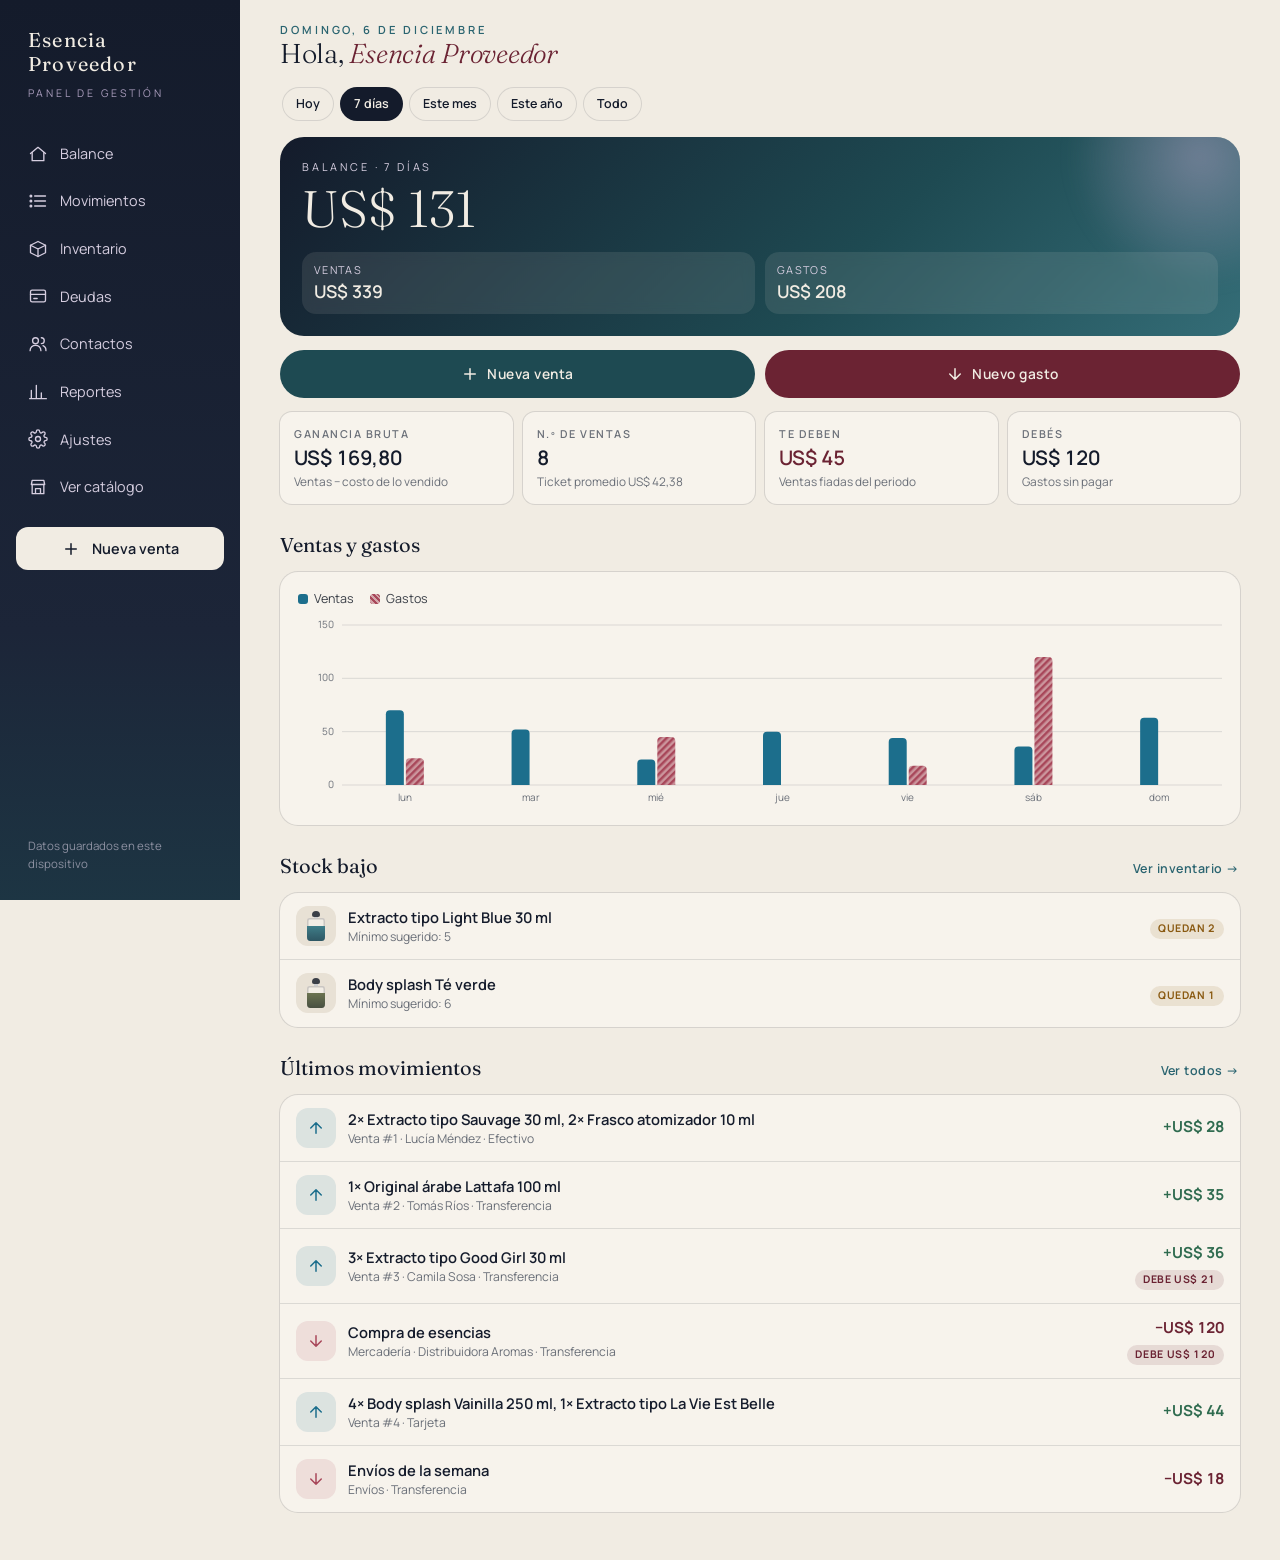
==== gestion/index.html @ c69e17b8 "Add business management PWA (sales, expenses, inventory, debts, reports) and WhatsApp catalog Co-Aut" ====
<!doctype html>
<html lang="es">
<head>
  <meta charset="utf-8">
  <meta name="viewport" content="width=device-width, initial-scale=1, viewport-fit=cover">
  <title>Gestión — Panel del negocio</title>
  <meta name="description" content="Ventas, gastos, inventario, deudas y catálogo de tu perfumería.">
  <meta name="theme-color" content="#141B2B">
  <link rel="manifest" href="manifest.webmanifest">
  <link rel="icon" href="icons/icon.svg" type="image/svg+xml">
  <link rel="apple-touch-icon" href="icons/icon.svg">
  <meta name="apple-mobile-web-app-capable" content="yes">
  <meta name="apple-mobile-web-app-status-bar-style" content="black-translucent">
  <link rel="preconnect" href="https://fonts.googleapis.com">
  <link rel="preconnect" href="https://fonts.gstatic.com" crossorigin>
  <link href="https://fonts.googleapis.com/css2?family=Fraunces:ital,opsz,wght@0,9..144,300..500;1,9..144,300..500&family=Manrope:wght@400;500;600;700&display=swap" rel="stylesheet">
  <link rel="stylesheet" href="css/app.css">
</head>
<body>
  <div class="shell">
    <aside class="sidebar" id="sidebar"></aside>
    <main class="main" id="view" tabindex="-1"></main>
  </div>
  <nav class="tabbar" id="tabbar" aria-label="Navegación"></nav>

  <div class="sheet-backdrop" id="backdrop" hidden></div>
  <div class="sheet" id="sheet" role="dialog" aria-modal="true" hidden></div>
  <div class="toast" id="toast" role="status" aria-live="polite"></div>

  <script src="js/store.js"></script>
  <script src="js/app.js"></script>
</body>
</html>
---- gestion/css/app.css ----
/* =========================================================
   Panel de gestión — estética "Marea Nocturna" en formato app
   ========================================================= */
:root {
  --noche: #141B2B; --noche-2: #1C2538;
  --petroleo: #1E4A52; --petroleo-2: #2A6470; --petroleo-3: #3F7E89;
  --hueso: #F1ECE3; --hueso-2: #E8E1D5; --surface: #F7F3EC;
  --perla: #CBCDD0; --grafito: #3A3F47; --muted: #6A6F78;
  --borgona: #6B2333; --borgona-2: #8A3446;
  --lavanda: #A99CBC; --lavanda-2: #D6CEE0;
  --ok: #2F6B4F; --warn: #8A5A12;

  --bg: var(--hueso); --card: var(--surface); --ink: var(--noche); --ink-soft: var(--grafito);
  --line: rgba(20, 27, 43, .12);
  --serie-ventas: #1C6E8C; --serie-gastos: #A8475A;

  --f-display: "Fraunces", "Times New Roman", serif;
  --f-body: "Manrope", system-ui, -apple-system, sans-serif;
  --r: 18px; --r-sm: 12px;
  --ease: cubic-bezier(.22, .8, .2, 1);
  --shadow: 0 18px 40px -24px rgba(20, 27, 43, .35);
  --nav-h: 72px;
}

*, *::before, *::after { box-sizing: border-box; margin: 0; padding: 0; }
html { -webkit-text-size-adjust: 100%; }
body {
  font-family: var(--f-body); background: var(--bg); color: var(--ink);
  line-height: 1.5; -webkit-font-smoothing: antialiased; min-height: 100dvh;
}
button, input, select, textarea { font: inherit; color: inherit; }
button { cursor: pointer; border: 0; background: none; }
a { color: inherit; }
img { max-width: 100%; display: block; }
[hidden] { display: none !important; }

/* ---------- Estructura ---------- */
.shell { display: grid; grid-template-columns: minmax(0, 1fr); min-height: 100dvh; }
.sidebar { display: none; }
.main { padding: 0 16px calc(var(--nav-h) + 32px); max-width: 1100px; width: 100%; min-width: 0; margin-inline: auto; }

.topbar {
  min-width: 0;
  position: sticky; top: 0; z-index: 20; display: flex; align-items: center; justify-content: space-between;
  gap: 12px; padding: 14px 0 12px; background: color-mix(in srgb, var(--bg) 88%, transparent);
  backdrop-filter: blur(14px); -webkit-backdrop-filter: blur(14px);
}
.topbar h1 { overflow: hidden; text-overflow: ellipsis; white-space: nowrap; font-family: var(--f-display); font-weight: 300; font-size: 1.7rem; letter-spacing: -.01em; line-height: 1.1; }
.topbar h1 em { color: var(--borgona); font-style: italic; }
.topbar .sub { font-size: .7rem; letter-spacing: .26em; text-transform: uppercase; color: var(--petroleo-2); font-weight: 600; }
.icon-btn {
  width: 42px; height: 42px; border-radius: 50%; display: grid; place-items: center; flex: none;
  box-shadow: inset 0 0 0 1px var(--line); transition: background .25s;
}
.icon-btn:hover { background: var(--lavanda-2); }

/* Barra inferior (móvil) */
.tabbar {
  position: fixed; inset: auto 0 0; z-index: 40; height: var(--nav-h);
  display: grid; grid-template-columns: repeat(5, 1fr); align-items: center;
  background: var(--noche); color: var(--lavanda-2);
  padding-bottom: env(safe-area-inset-bottom);
  border-radius: 22px 22px 0 0; box-shadow: 0 -10px 30px -18px rgba(20,27,43,.6);
}
.tabbar a {
  display: grid; justify-items: center; gap: 3px; font-size: .64rem; letter-spacing: .08em;
  text-transform: uppercase; text-decoration: none; opacity: .7; padding: 8px 0;
}
.tabbar a.is-active { opacity: 1; color: var(--hueso); }
.tabbar a.is-active svg { stroke: var(--lavanda); }
.tabbar .fab {
  width: 56px; height: 56px; border-radius: 50%; margin: -30px auto 0; display: grid; place-items: center;
  background: linear-gradient(135deg, var(--petroleo-3), var(--petroleo)); color: var(--hueso);
  box-shadow: 0 10px 24px -8px rgba(30,74,82,.8), 0 0 0 6px var(--bg); opacity: 1;
}

/* Escritorio: barra lateral */
@media (min-width: 900px) {
  .shell { grid-template-columns: 240px minmax(0, 1fr); }
  .tabbar { display: none; }
  .main { padding: 8px 40px 48px; }
  .sidebar {
    display: flex; flex-direction: column; gap: 4px; position: sticky; top: 0; height: 100dvh;
    background: linear-gradient(180deg, var(--noche) 0%, var(--noche-2) 70%, var(--petroleo) 140%);
    color: var(--lavanda-2); padding: 28px 16px;
  }
  .sidebar .brand { font-family: var(--f-display); color: var(--hueso); font-size: 1.25rem; letter-spacing: .06em; padding: 0 12px 6px; line-height: 1.2; }
  .sidebar .brand-sub { font-size: .66rem; letter-spacing: .28em; text-transform: uppercase; padding: 0 12px 26px; color: var(--lavanda); }
  .sidebar a {
    display: flex; align-items: center; gap: 12px; padding: 11px 12px; border-radius: 12px;
    text-decoration: none; font-size: .9rem; transition: background .2s;
  }
  .sidebar a:hover { background: rgba(214,206,224,.08); }
  .sidebar a.is-active { background: rgba(214,206,224,.14); color: var(--hueso); }
  .sidebar .side-cta { margin-top: 14px; justify-content: center; background: var(--hueso); color: var(--noche); font-weight: 600; }
  .sidebar .side-cta:hover { background: var(--lavanda-2); }
  .sidebar .side-foot { margin-top: auto; font-size: .72rem; opacity: .6; padding: 0 12px; }
}

/* ---------- Componentes ---------- */
.card { background: var(--card); border-radius: var(--r); padding: 18px; box-shadow: 0 0 0 1px var(--line); }
.card + .card, .stack > * + * { margin-top: 14px; }
.section-title { display: flex; align-items: baseline; justify-content: space-between; gap: 10px; margin: 26px 0 12px; }
.section-title h2 { font-family: var(--f-display); font-weight: 400; font-size: 1.25rem; }
.section-title a, .link { font-size: .78rem; font-weight: 600; color: var(--petroleo-2); text-decoration: none; letter-spacing: .04em; }

.hero-balance {
  position: relative; overflow: hidden; border-radius: 24px; padding: 22px; color: var(--hueso);
  background: linear-gradient(135deg, var(--noche) 0%, var(--petroleo) 60%, var(--petroleo-3) 120%);
}
.hero-balance::after {
  content: ""; position: absolute; width: 260px; height: 260px; right: -90px; top: -110px; border-radius: 50%;
  background: radial-gradient(circle, rgba(169,156,188,.55), transparent 70%); filter: blur(10px);
}
.hero-balance .label { font-size: .68rem; letter-spacing: .26em; text-transform: uppercase; color: var(--lavanda-2); }
.hero-balance .big { font-family: var(--f-display); font-weight: 300; font-size: clamp(2.2rem, 9vw, 3.2rem); line-height: 1.05; margin: 6px 0 16px; }
.hero-balance .row { display: grid; grid-template-columns: minmax(0, 1fr) minmax(0, 1fr); gap: 10px; position: relative; z-index: 1; }
.hero-balance .pill { background: rgba(241,236,227,.1); border-radius: 14px; padding: 10px 12px; backdrop-filter: blur(6px); }
.hero-balance .pill span { display: block; font-size: .68rem; letter-spacing: .12em; text-transform: uppercase; color: var(--lavanda-2); }
.hero-balance .pill b { font-size: 1.1rem; font-weight: 600; }

.segmented { display: flex; gap: 6px; overflow-x: auto; padding: 2px; margin: 4px 0 14px; scrollbar-width: none; }
.segmented button {
  flex: none; padding: 8px 14px; border-radius: 999px; font-size: .78rem; font-weight: 600;
  box-shadow: inset 0 0 0 1px var(--line); white-space: nowrap;
}
.segmented button.is-active { background: var(--noche); color: var(--hueso); box-shadow: none; }

.quick { display: grid; grid-template-columns: 1fr 1fr; gap: 10px; margin-top: 14px; }
.btn {
  display: inline-flex; align-items: center; justify-content: center; gap: 8px; min-height: 48px;
  padding: 12px 20px; border-radius: 999px; font-weight: 600; font-size: .86rem; letter-spacing: .04em;
  background: var(--petroleo); color: var(--hueso); transition: background .25s, transform .25s var(--ease);
  text-decoration: none;
}
.btn:hover { background: var(--borgona); }
.btn:active { transform: scale(.98); }
.btn--sale { background: var(--petroleo); }
.btn--expense { background: var(--borgona); }
.btn--expense:hover { background: var(--noche); }
.btn--ghost { background: transparent; color: var(--ink); box-shadow: inset 0 0 0 1px var(--ink); }
.btn--ghost:hover { background: var(--noche); color: var(--hueso); }
.btn--soft { background: var(--hueso-2); color: var(--ink); }
.btn--soft:hover { background: var(--lavanda-2); }
.btn--danger { background: transparent; color: var(--borgona); box-shadow: inset 0 0 0 1px var(--borgona); }
.btn--danger:hover { background: var(--borgona); color: var(--hueso); }
.btn--block { width: 100%; }
.btn--sm { min-height: 36px; padding: 6px 14px; font-size: .78rem; }
.btn-row { display: flex; flex-wrap: wrap; gap: 8px; }

.stats { display: grid; grid-template-columns: repeat(2, minmax(0, 1fr)); gap: 10px; }
@media (min-width: 700px) { .stats { grid-template-columns: repeat(4, minmax(0, 1fr)); } }
.stat { background: var(--card); border-radius: var(--r-sm); padding: 14px; box-shadow: 0 0 0 1px var(--line); }
.stat span { display: block; font-size: .68rem; letter-spacing: .14em; text-transform: uppercase; color: var(--muted); font-weight: 600; }
.stat b { font-size: 1.25rem; font-weight: 600; font-variant-numeric: tabular-nums; }
.stat small { display: block; color: var(--muted); font-size: .74rem; }

/* Listas */
.list { background: var(--card); border-radius: var(--r); box-shadow: 0 0 0 1px var(--line); overflow: hidden; }
.item {
  display: flex; align-items: center; gap: 12px; padding: 13px 16px; width: 100%; text-align: left;
  border-bottom: 1px solid var(--line); text-decoration: none; transition: background .2s;
}
.item:last-child { border-bottom: 0; }
button.item:hover, a.item:hover { background: var(--hueso-2); }
.item__icon {
  width: 40px; height: 40px; flex: none; border-radius: 12px; display: grid; place-items: center;
  background: var(--hueso-2); color: var(--petroleo); font-weight: 700; font-size: .9rem; overflow: hidden;
}
.item__icon.is-sale { background: rgba(28,110,140,.12); color: var(--serie-ventas); }
.item__icon.is-expense { background: rgba(168,71,90,.12); color: var(--serie-gastos); }
.item__icon img { width: 100%; height: 100%; object-fit: cover; }
.item__body { flex: 1; min-width: 0; }
.item__title { font-weight: 600; font-size: .92rem; white-space: nowrap; overflow: hidden; text-overflow: ellipsis; }
.item__meta { font-size: .76rem; color: var(--muted); white-space: nowrap; overflow: hidden; text-overflow: ellipsis; }
.item__end { text-align: right; flex: none; font-variant-numeric: tabular-nums; }
.item__end b { display: block; font-size: .95rem; }
.amount-in { color: var(--ok); }
.amount-out { color: var(--borgona); }
.tag {
  display: inline-block; padding: 2px 8px; border-radius: 999px; font-size: .66rem; font-weight: 700;
  letter-spacing: .06em; text-transform: uppercase; background: var(--hueso-2); color: var(--grafito);
}
.tag--debt { background: rgba(107,35,51,.12); color: var(--borgona); }
.tag--ok { background: rgba(47,107,79,.12); color: var(--ok); }
.tag--warn { background: rgba(138,90,18,.12); color: var(--warn); }
.empty { padding: 34px 18px; text-align: center; color: var(--muted); font-size: .9rem; }
.empty b { display: block; font-family: var(--f-display); font-weight: 400; font-size: 1.15rem; color: var(--ink); margin-bottom: 4px; }

.day-head { font-size: .7rem; letter-spacing: .18em; text-transform: uppercase; color: var(--muted); font-weight: 700; margin: 18px 4px 8px; display: flex; justify-content: space-between; }

/* Formularios */
.field { display: grid; gap: 6px; margin-bottom: 14px; }
.field label, .label-sm { font-size: .72rem; letter-spacing: .12em; text-transform: uppercase; color: var(--grafito); font-weight: 600; }
.input, select.input, textarea.input {
  width: 100%; min-height: 48px; padding: 12px 14px; border-radius: 12px; border: 1px solid var(--line);
  background: #FBF8F3; outline: none; transition: border-color .2s, box-shadow .2s; font-size: 1rem;
}
textarea.input { min-height: 84px; resize: vertical; }
.input:focus { border-color: var(--petroleo-2); box-shadow: 0 0 0 3px rgba(42,100,112,.15); }
.input--big { font-family: var(--f-display); font-size: 2rem; font-weight: 300; text-align: center; min-height: 72px; }
.grid-2 { display: grid; grid-template-columns: 1fr 1fr; gap: 10px; }
.search { position: relative; margin-bottom: 12px; }
.search svg { position: absolute; left: 14px; top: 50%; transform: translateY(-50%); color: var(--muted); }
.search .input { padding-left: 42px; }
.choice { display: flex; flex-wrap: wrap; gap: 6px; }
.choice input { position: absolute; opacity: 0; pointer-events: none; }
.choice label {
  padding: 9px 14px; border-radius: 999px; box-shadow: inset 0 0 0 1px var(--line); font-size: .82rem; font-weight: 600;
  cursor: pointer; letter-spacing: 0; text-transform: none; color: var(--ink);
}
.choice input:checked + label { background: var(--petroleo); color: var(--hueso); box-shadow: none; }
.choice input:focus-visible + label { outline: 2px solid var(--petroleo-3); outline-offset: 2px; }
.switch { display: flex; align-items: center; justify-content: space-between; gap: 12px; padding: 6px 0; }
.switch input { width: 46px; height: 26px; appearance: none; border-radius: 999px; background: var(--perla); position: relative; cursor: pointer; transition: background .2s; flex: none; }
.switch input::after { content: ""; position: absolute; top: 3px; left: 3px; width: 20px; height: 20px; border-radius: 50%; background: var(--surface); transition: transform .25s var(--ease); }
.switch input:checked { background: var(--petroleo); }
.switch input:checked::after { transform: translateX(20px); }

/* Selector de productos en venta */
.pick-grid { display: grid; grid-template-columns: repeat(2, minmax(0, 1fr)); gap: 10px; }
@media (min-width: 640px) { .pick-grid { grid-template-columns: repeat(3, minmax(0, 1fr)); } }
@media (min-width: 1000px) { .pick-grid { grid-template-columns: repeat(4, minmax(0, 1fr)); } }
.pick {
  position: relative; text-align: left; background: var(--card); border-radius: 16px; padding: 10px; box-shadow: 0 0 0 1px var(--line);
  display: grid; gap: 6px; transition: box-shadow .2s, transform .2s var(--ease);
}
.pick:hover { transform: translateY(-2px); }
.pick.is-in { box-shadow: 0 0 0 2px var(--petroleo); }
.pick__media { aspect-ratio: 1; border-radius: 12px; overflow: hidden; display: grid; place-items: center; background: var(--hueso-2); }
.pick__media img { width: 100%; height: 100%; object-fit: cover; }
.pick__name { font-size: .82rem; font-weight: 600; line-height: 1.25; overflow-wrap: anywhere; }
.pick__price { font-size: .82rem; color: var(--petroleo-2); font-weight: 700; }
.pick__stock { font-size: .7rem; color: var(--muted); }
.pick__qty {
  position: absolute; top: 8px; right: 8px; min-width: 28px; height: 28px; border-radius: 14px; padding: 0 8px;
  background: var(--borgona); color: var(--hueso); font-size: .8rem; font-weight: 700; display: grid; place-items: center;
}

.cartbar {
  position: fixed; left: 12px; right: 12px; bottom: calc(var(--nav-h) + 12px); z-index: 30;
  background: var(--noche); color: var(--hueso); border-radius: 18px; padding: 12px 12px 12px 18px;
  display: flex; align-items: center; justify-content: space-between; gap: 12px; box-shadow: var(--shadow);
}
@media (min-width: 900px) { .cartbar { left: 280px; right: 40px; bottom: 24px; max-width: 1020px; margin-inline: auto; } }
.cartbar small { display: block; font-size: .7rem; letter-spacing: .14em; text-transform: uppercase; color: var(--lavanda-2); }
.cartbar b { font-size: 1.2rem; }
.cartbar .btn { background: var(--hueso); color: var(--noche); }
.cartbar .btn:hover { background: var(--lavanda-2); }

.qty { display: inline-flex; align-items: center; gap: 4px; background: var(--hueso-2); border-radius: 999px; padding: 3px; }
.qty button { width: 30px; height: 30px; border-radius: 50%; background: var(--surface); font-weight: 700; }
.qty input { width: 44px; text-align: center; border: 0; background: transparent; font-weight: 700; }

/* Frasco ilustrado (sin foto) */
.bottle { --liquid: var(--lavanda); --h: 72px; width: calc(var(--h) * .62); height: var(--h); position: relative; }
.bottle__cap { width: 42%; height: 18%; margin: 0 auto; background: var(--grafito); border-radius: 4px 4px 2px 2px; }
.bottle__neck { width: 26%; height: 6%; margin: 0 auto; background: var(--perla); }
.bottle__body {
  height: 76%; border-radius: 14% 14% 18% 18%; position: relative; overflow: hidden;
  background: rgba(247,243,236,.7); box-shadow: inset 0 0 0 1.5px rgba(20,27,43,.18);
}
.bottle__liquid { position: absolute; inset: 34% 0 0; background: linear-gradient(180deg, var(--liquid), color-mix(in srgb, var(--liquid) 60%, var(--noche))); }
.tone-acuatico { --liquid: #3F7E89; } .tone-amaderado { --liquid: #6F747C; } .tone-oriental { --liquid: #8A3446; }
.tone-floral { --liquid: #A99CBC; } .tone-verde { --liquid: #6B7350; } .tone-nocturno { --liquid: #4A5C86; }

/* Gráfico */
.chart-wrap { position: relative; }
.chart { width: 100%; height: 190px; display: block; overflow: visible; }
.chart .grid line { stroke: var(--line); }
.chart .axis text { fill: var(--muted); font-size: 10px; font-family: var(--f-body); }
.chart .bar-v { fill: var(--serie-ventas); }
.chart .bar-g { fill: url(#hatch); }
.chart .hit { fill: transparent; cursor: pointer; }
.chart .hit:hover + .hl, .chart .col.is-hover .hl { opacity: 1; }
.chart .hl { fill: rgba(20,27,43,.05); opacity: 0; }
.legend { display: flex; gap: 16px; font-size: .78rem; color: var(--ink-soft); margin-bottom: 8px; }
.legend i { display: inline-block; width: 10px; height: 10px; border-radius: 3px; margin-right: 6px; vertical-align: -1px; }
.legend .lv { background: var(--serie-ventas); }
.legend .lg { background: repeating-linear-gradient(45deg, var(--serie-gastos) 0 2px, rgba(168,71,90,.45) 2px 4px); }
.tooltip {
  position: absolute; pointer-events: none; background: var(--noche); color: var(--hueso); padding: 8px 12px; border-radius: 10px;
  font-size: .78rem; line-height: 1.45; white-space: nowrap; transform: translate(-50%, -110%); opacity: 0; transition: opacity .15s;
  font-variant-numeric: tabular-nums; z-index: 5;
}
.tooltip.is-on { opacity: 1; }

.hbar { display: grid; gap: 10px; }
.hbar__row { display: grid; grid-template-columns: minmax(0, 1fr) auto; gap: 4px 10px; font-size: .84rem; }
.hbar__track { grid-column: 1 / -1; height: 8px; border-radius: 4px; background: var(--hueso-2); overflow: hidden; }
.hbar__fill { height: 100%; border-radius: 4px; background: var(--serie-ventas); }
.hbar__row span:first-child { white-space: nowrap; overflow: hidden; text-overflow: ellipsis; }
.hbar__row b { font-variant-numeric: tabular-nums; }

/* Hoja (modal) */
.sheet-backdrop { position: fixed; inset: 0; background: rgba(20,27,43,.45); z-index: 60; opacity: 0; transition: opacity .25s; }
.sheet-backdrop.is-on { opacity: 1; }
.sheet {
  position: fixed; left: 0; right: 0; bottom: 0; z-index: 61; max-height: 92dvh; overflow-y: auto;
  background: var(--bg); border-radius: 26px 26px 0 0; padding: 10px 18px calc(24px + env(safe-area-inset-bottom));
  transform: translateY(100%); transition: transform .35s var(--ease);
}
.sheet.is-on { transform: translateY(0); }
.sheet::before { content: ""; display: block; width: 44px; height: 4px; border-radius: 2px; background: var(--perla); margin: 0 auto 14px; }
.sheet h3 { font-family: var(--f-display); font-weight: 400; font-size: 1.45rem; margin-bottom: 14px; }
@media (min-width: 700px) {
  .sheet { left: 50%; right: auto; bottom: auto; top: 50%; width: min(560px, 92vw); border-radius: 24px; transform: translate(-50%, -46%); opacity: 0; transition: transform .3s var(--ease), opacity .25s; padding: 24px; }
  .sheet.is-on { transform: translate(-50%, -50%); opacity: 1; }
  .sheet::before { display: none; }
}

/* Recibo */
.receipt { background: #FBF8F3; border-radius: 18px; padding: 22px 20px; box-shadow: 0 0 0 1px var(--line); font-variant-numeric: tabular-nums; }
.receipt__brand { text-align: center; font-family: var(--f-display); font-size: 1.35rem; letter-spacing: .08em; }
.receipt__sub { text-align: center; font-size: .72rem; letter-spacing: .2em; text-transform: uppercase; color: var(--muted); margin-bottom: 14px; }
.receipt__row { display: flex; justify-content: space-between; gap: 10px; font-size: .88rem; padding: 4px 0; }
.receipt__row.total { border-top: 1px dashed var(--perla); margin-top: 8px; padding-top: 10px; font-size: 1.1rem; font-weight: 700; }
.receipt hr { border: 0; border-top: 1px dashed var(--perla); margin: 10px 0; }
.receipt__note { text-align: center; font-family: var(--f-display); font-style: italic; color: var(--borgona); margin-top: 14px; }

/* Toast */
.toast {
  position: fixed; left: 50%; bottom: calc(var(--nav-h) + 20px); z-index: 80; transform: translate(-50%, 20px);
  background: var(--noche); color: var(--hueso); padding: 12px 18px; border-radius: 999px; font-size: .86rem;
  opacity: 0; transition: opacity .25s, transform .3s var(--ease); pointer-events: none; max-width: 90vw; text-align: center;
}
.toast.is-on { opacity: 1; transform: translate(-50%, 0); }

/* Bloqueo con PIN */
.lock { position: fixed; inset: 0; z-index: 100; display: grid; place-items: center; padding: 24px; background: linear-gradient(135deg, var(--noche), var(--petroleo)); color: var(--hueso); text-align: center; }
.lock h2 { font-family: var(--f-display); font-weight: 300; font-size: 2rem; margin-bottom: 6px; }
.lock .input { text-align: center; letter-spacing: .5em; font-size: 1.4rem; max-width: 220px; margin: 18px auto 10px; background: rgba(241,236,227,.1); color: var(--hueso); border-color: rgba(241,236,227,.3); }

.muted { color: var(--muted); }
.mt { margin-top: 14px; } .mt-l { margin-top: 26px; }
.row-between { display: flex; align-items: center; justify-content: space-between; gap: 10px; }
.hide-desk { } @media (min-width: 900px) { .hide-desk { display: none !important; } }

@media print {
  body * { visibility: hidden; }
  .receipt, .receipt * { visibility: visible; }
  .receipt { position: absolute; inset: 0 auto auto 0; width: 80mm; box-shadow: none; }
}
@media (prefers-reduced-motion: reduce) { * { transition: none !important; animation: none !important; } }
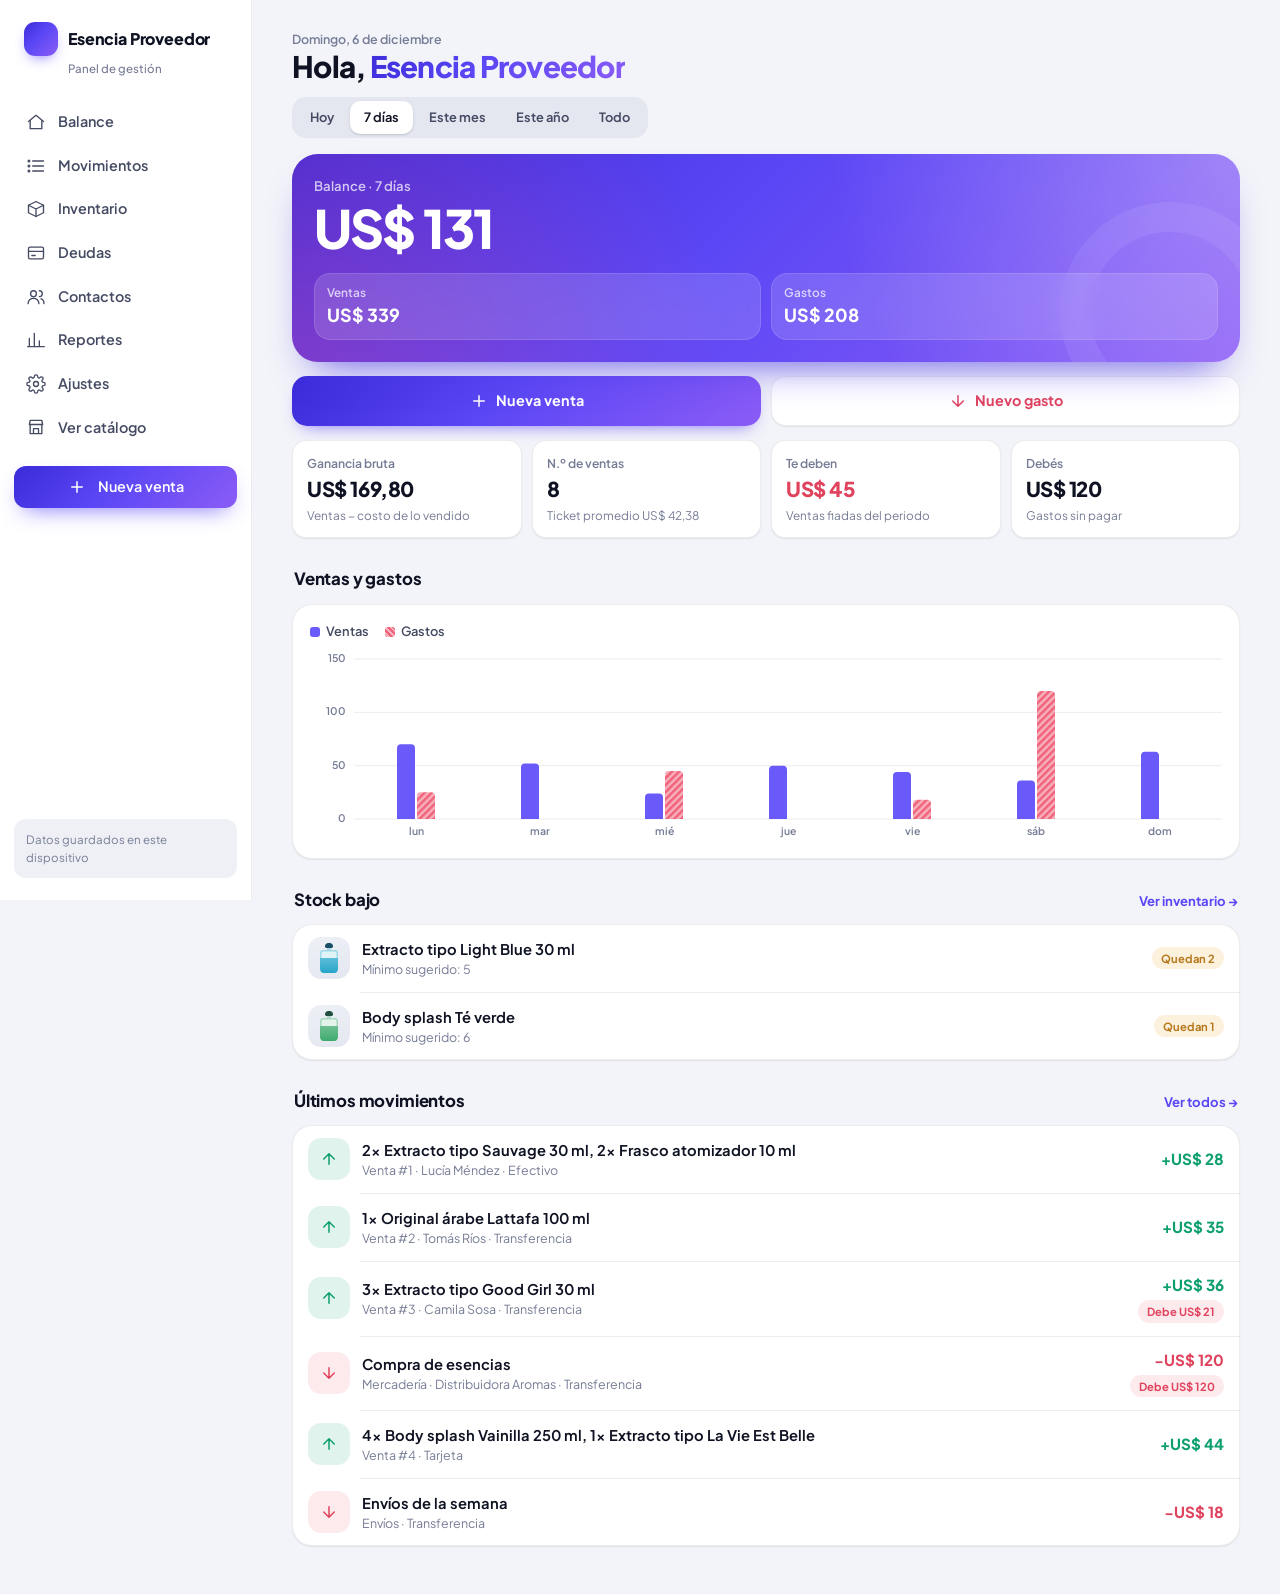
==== commit 25630f50: "Restyle management panel with new Indigo theme and dark mode Co-Authored-By: Claude Opus 5.5 <norepl" ====
--- a/gestion/index.html
+++ b/gestion/index.html
@@ -5,7 +5,7 @@
   <meta name="viewport" content="width=device-width, initial-scale=1, viewport-fit=cover">
   <title>Gestión — Panel del negocio</title>
   <meta name="description" content="Ventas, gastos, inventario, deudas y catálogo de tu perfumería.">
-  <meta name="theme-color" content="#141B2B">
+  <meta name="theme-color" content="#F3F4F9">
   <link rel="manifest" href="manifest.webmanifest">
   <link rel="icon" href="icons/icon.svg" type="image/svg+xml">
   <link rel="apple-touch-icon" href="icons/icon.svg">
@@ -13,7 +13,7 @@
   <meta name="apple-mobile-web-app-status-bar-style" content="black-translucent">
   <link rel="preconnect" href="https://fonts.googleapis.com">
   <link rel="preconnect" href="https://fonts.gstatic.com" crossorigin>
-  <link href="https://fonts.googleapis.com/css2?family=Fraunces:ital,opsz,wght@0,9..144,300..500;1,9..144,300..500&family=Manrope:wght@400;500;600;700&display=swap" rel="stylesheet">
+  <link href="https://fonts.googleapis.com/css2?family=Plus+Jakarta+Sans:wght@400;500;600;700;800&display=swap" rel="stylesheet">
   <link rel="stylesheet" href="css/app.css">
 </head>
 <body>
--- a/gestion/css/app.css
+++ b/gestion/css/app.css
@@ -1,220 +1,297 @@
 /* =========================================================
-   Panel de gestión — estética "Marea Nocturna" en formato app
+   Panel de gestión — tema "Índigo"
+   App moderna: superficies limpias, violeta índigo, modo oscuro.
    ========================================================= */
 :root {
-  --noche: #141B2B; --noche-2: #1C2538;
-  --petroleo: #1E4A52; --petroleo-2: #2A6470; --petroleo-3: #3F7E89;
-  --hueso: #F1ECE3; --hueso-2: #E8E1D5; --surface: #F7F3EC;
-  --perla: #CBCDD0; --grafito: #3A3F47; --muted: #6A6F78;
-  --borgona: #6B2333; --borgona-2: #8A3446;
-  --lavanda: #A99CBC; --lavanda-2: #D6CEE0;
-  --ok: #2F6B4F; --warn: #8A5A12;
-
-  --bg: var(--hueso); --card: var(--surface); --ink: var(--noche); --ink-soft: var(--grafito);
-  --line: rgba(20, 27, 43, .12);
-  --serie-ventas: #1C6E8C; --serie-gastos: #A8475A;
-
-  --f-display: "Fraunces", "Times New Roman", serif;
-  --f-body: "Manrope", system-ui, -apple-system, sans-serif;
-  --r: 18px; --r-sm: 12px;
+  --bg: #F3F4F9;
+  --surface: #FFFFFF;
+  --surface-2: #EEF0F6;
+  --surface-3: #E4E7F0;
+  --ink: #0F1222;
+  --ink-soft: #454B63;
+  --muted: #767C95;
+  --line: rgba(15, 18, 34, .08);
+  --line-strong: rgba(15, 18, 34, .14);
+
+  --primary: #5B47F5;
+  --primary-2: #7C6CFF;
+  --primary-soft: rgba(91, 71, 245, .10);
+  --on-primary: #FFFFFF;
+  --success: #0E9F6E;
+  --success-soft: rgba(14, 159, 110, .12);
+  --danger: #E0435E;
+  --danger-soft: rgba(224, 67, 94, .11);
+  --warning: #B7791F;
+  --warning-soft: rgba(229, 154, 11, .14);
+
+  --hero: linear-gradient(135deg, #3B2BD9 0%, #5B47F5 45%, #8B5CF6 100%);
+  --hero-debt: linear-gradient(135deg, #1F2340 0%, #3A2A5C 55%, #B23A5A 120%);
+  --on-dark-muted: rgba(255, 255, 255, .72);
+
+  --serie-ventas: #6A5AF9;
+  --serie-gastos: #F0617A;
+
+  --nav-bg: rgba(255, 255, 255, .86);
+  --input-bg: #F7F8FC;
+  --shadow-sm: 0 1px 2px rgba(15, 18, 34, .05), 0 1px 1px rgba(15, 18, 34, .03);
+  --shadow: 0 10px 30px -12px rgba(30, 27, 75, .18), 0 2px 6px -2px rgba(15, 18, 34, .06);
+  --shadow-lg: 0 24px 60px -20px rgba(30, 27, 75, .35);
+
+  --f-display: "Plus Jakarta Sans", system-ui, -apple-system, "Segoe UI", sans-serif;
+  --f-body: "Plus Jakarta Sans", system-ui, -apple-system, "Segoe UI", sans-serif;
+  --r: 20px; --r-sm: 14px;
   --ease: cubic-bezier(.22, .8, .2, 1);
-  --shadow: 0 18px 40px -24px rgba(20, 27, 43, .35);
-  --nav-h: 72px;
+  --nav-h: 74px;
+  color-scheme: light;
+}
+@media (prefers-color-scheme: dark) {
+  :root:not([data-theme="light"]) {
+    --bg: #0B0D17; --surface: #141726; --surface-2: #1C2033; --surface-3: #262B42;
+    --ink: #F2F3F8; --ink-soft: #C2C6D8; --muted: #8A90A8;
+    --line: rgba(255, 255, 255, .07); --line-strong: rgba(255, 255, 255, .14);
+    --primary: #7C6CFF; --primary-2: #9A8CFF; --primary-soft: rgba(124, 108, 255, .16);
+    --success: #34D399; --success-soft: rgba(52, 211, 153, .14);
+    --danger: #FB7185; --danger-soft: rgba(251, 113, 133, .14);
+    --warning: #FBBF24; --warning-soft: rgba(251, 191, 36, .14);
+    --hero: linear-gradient(135deg, #2A1FA8 0%, #4B3BE0 50%, #7C4DEB 100%);
+    --serie-ventas: #7C6CFF; --serie-gastos: #E85D75;
+    --nav-bg: rgba(20, 23, 38, .86); --input-bg: #10131F;
+    --shadow-sm: 0 0 0 1px rgba(255,255,255,.04); --shadow: 0 10px 30px -12px rgba(0,0,0,.6); --shadow-lg: 0 24px 60px -20px rgba(0,0,0,.7);
+    color-scheme: dark;
+  }
+}
+:root[data-theme="dark"] {
+  --bg: #0B0D17; --surface: #141726; --surface-2: #1C2033; --surface-3: #262B42;
+  --ink: #F2F3F8; --ink-soft: #C2C6D8; --muted: #8A90A8;
+  --line: rgba(255, 255, 255, .07); --line-strong: rgba(255, 255, 255, .14);
+  --primary: #7C6CFF; --primary-2: #9A8CFF; --primary-soft: rgba(124, 108, 255, .16);
+  --success: #34D399; --success-soft: rgba(52, 211, 153, .14);
+  --danger: #FB7185; --danger-soft: rgba(251, 113, 133, .14);
+  --warning: #FBBF24; --warning-soft: rgba(251, 191, 36, .14);
+  --hero: linear-gradient(135deg, #2A1FA8 0%, #4B3BE0 50%, #7C4DEB 100%);
+  --serie-ventas: #7C6CFF; --serie-gastos: #E85D75;
+  --nav-bg: rgba(20, 23, 38, .86); --input-bg: #10131F;
+  --shadow-sm: 0 0 0 1px rgba(255,255,255,.04); --shadow: 0 10px 30px -12px rgba(0,0,0,.6); --shadow-lg: 0 24px 60px -20px rgba(0,0,0,.7);
+  color-scheme: dark;
 }
 
 *, *::before, *::after { box-sizing: border-box; margin: 0; padding: 0; }
-html { -webkit-text-size-adjust: 100%; }
+html { -webkit-text-size-adjust: 100%; -webkit-tap-highlight-color: transparent; }
 body {
   font-family: var(--f-body); background: var(--bg); color: var(--ink);
   line-height: 1.5; -webkit-font-smoothing: antialiased; min-height: 100dvh;
+  font-feature-settings: "tnum" 0;
 }
 button, input, select, textarea { font: inherit; color: inherit; }
 button { cursor: pointer; border: 0; background: none; }
 a { color: inherit; }
 img { max-width: 100%; display: block; }
 [hidden] { display: none !important; }
+:focus-visible { outline: 2px solid var(--primary); outline-offset: 2px; }
 
 /* ---------- Estructura ---------- */
 .shell { display: grid; grid-template-columns: minmax(0, 1fr); min-height: 100dvh; }
 .sidebar { display: none; }
-.main { padding: 0 16px calc(var(--nav-h) + 32px); max-width: 1100px; width: 100%; min-width: 0; margin-inline: auto; }
+.main { padding: 0 16px calc(var(--nav-h) + 36px); max-width: 1120px; width: 100%; min-width: 0; margin-inline: auto; }
 
 .topbar {
-  min-width: 0;
-  position: sticky; top: 0; z-index: 20; display: flex; align-items: center; justify-content: space-between;
-  gap: 12px; padding: 14px 0 12px; background: color-mix(in srgb, var(--bg) 88%, transparent);
-  backdrop-filter: blur(14px); -webkit-backdrop-filter: blur(14px);
-}
-.topbar h1 { overflow: hidden; text-overflow: ellipsis; white-space: nowrap; font-family: var(--f-display); font-weight: 300; font-size: 1.7rem; letter-spacing: -.01em; line-height: 1.1; }
-.topbar h1 em { color: var(--borgona); font-style: italic; }
-.topbar .sub { font-size: .7rem; letter-spacing: .26em; text-transform: uppercase; color: var(--petroleo-2); font-weight: 600; }
+  min-width: 0; position: sticky; top: 0; z-index: 20; display: flex; align-items: center; justify-content: space-between;
+  gap: 12px; padding: 16px 0 12px; margin-inline: -16px; padding-inline: 16px;
+  background: color-mix(in srgb, var(--bg) 85%, transparent);
+  backdrop-filter: saturate(1.6) blur(16px); -webkit-backdrop-filter: saturate(1.6) blur(16px);
+}
+.topbar h1 { overflow: hidden; text-overflow: ellipsis; white-space: nowrap; font-weight: 800; font-size: 1.55rem; letter-spacing: -.025em; line-height: 1.15; }
+.topbar h1 em { font-style: normal; background: var(--hero); -webkit-background-clip: text; background-clip: text; color: transparent; }
+.topbar .sub { font-size: .78rem; color: var(--muted); font-weight: 600; }
+.topbar .sub::first-letter { text-transform: uppercase; }
 .icon-btn {
-  width: 42px; height: 42px; border-radius: 50%; display: grid; place-items: center; flex: none;
-  box-shadow: inset 0 0 0 1px var(--line); transition: background .25s;
-}
-.icon-btn:hover { background: var(--lavanda-2); }
+  width: 42px; height: 42px; border-radius: 13px; display: grid; place-items: center; flex: none;
+  background: var(--surface); box-shadow: var(--shadow-sm), inset 0 0 0 1px var(--line); color: var(--ink-soft);
+  transition: background .2s, color .2s;
+}
+.icon-btn:hover { color: var(--primary); background: var(--primary-soft); }
 
 /* Barra inferior (móvil) */
 .tabbar {
-  position: fixed; inset: auto 0 0; z-index: 40; height: var(--nav-h);
+  position: fixed; left: 12px; right: 12px; bottom: calc(10px + env(safe-area-inset-bottom)); z-index: 40; height: 66px;
   display: grid; grid-template-columns: repeat(5, 1fr); align-items: center;
-  background: var(--noche); color: var(--lavanda-2);
-  padding-bottom: env(safe-area-inset-bottom);
-  border-radius: 22px 22px 0 0; box-shadow: 0 -10px 30px -18px rgba(20,27,43,.6);
+  background: var(--nav-bg); color: var(--muted);
+  backdrop-filter: saturate(1.8) blur(20px); -webkit-backdrop-filter: saturate(1.8) blur(20px);
+  border-radius: 22px; box-shadow: var(--shadow-lg), inset 0 0 0 1px var(--line);
 }
 .tabbar a {
-  display: grid; justify-items: center; gap: 3px; font-size: .64rem; letter-spacing: .08em;
-  text-transform: uppercase; text-decoration: none; opacity: .7; padding: 8px 0;
-}
-.tabbar a.is-active { opacity: 1; color: var(--hueso); }
-.tabbar a.is-active svg { stroke: var(--lavanda); }
+  display: grid; justify-items: center; gap: 3px; font-size: .66rem; font-weight: 600;
+  text-decoration: none; padding: 8px 0; transition: color .2s;
+}
+.tabbar a.is-active { color: var(--primary); }
 .tabbar .fab {
-  width: 56px; height: 56px; border-radius: 50%; margin: -30px auto 0; display: grid; place-items: center;
-  background: linear-gradient(135deg, var(--petroleo-3), var(--petroleo)); color: var(--hueso);
-  box-shadow: 0 10px 24px -8px rgba(30,74,82,.8), 0 0 0 6px var(--bg); opacity: 1;
-}
+  width: 54px; height: 54px; border-radius: 18px; margin: 0 auto; display: grid; place-items: center;
+  background: var(--hero); color: #fff; box-shadow: 0 10px 22px -8px rgba(91, 71, 245, .8);
+  transition: transform .25s var(--ease);
+}
+.tabbar .fab:active { transform: scale(.94); }
 
 /* Escritorio: barra lateral */
 @media (min-width: 900px) {
-  .shell { grid-template-columns: 240px minmax(0, 1fr); }
+  .shell { grid-template-columns: 252px minmax(0, 1fr); }
   .tabbar { display: none; }
   .main { padding: 8px 40px 48px; }
+  .topbar { margin-inline: -40px; padding-inline: 40px; padding-top: 22px; }
+  .topbar h1 { font-size: 1.85rem; }
   .sidebar {
-    display: flex; flex-direction: column; gap: 4px; position: sticky; top: 0; height: 100dvh;
-    background: linear-gradient(180deg, var(--noche) 0%, var(--noche-2) 70%, var(--petroleo) 140%);
-    color: var(--lavanda-2); padding: 28px 16px;
+    display: flex; flex-direction: column; gap: 2px; position: sticky; top: 0; height: 100dvh;
+    background: var(--surface); border-right: 1px solid var(--line); padding: 22px 14px;
   }
-  .sidebar .brand { font-family: var(--f-display); color: var(--hueso); font-size: 1.25rem; letter-spacing: .06em; padding: 0 12px 6px; line-height: 1.2; }
-  .sidebar .brand-sub { font-size: .66rem; letter-spacing: .28em; text-transform: uppercase; padding: 0 12px 26px; color: var(--lavanda); }
+  .sidebar .brand { display: flex; align-items: center; gap: 10px; font-weight: 800; font-size: 1rem; letter-spacing: -.01em; padding: 0 10px; line-height: 1.2; }
+  .sidebar .brand::before { content: ""; width: 34px; height: 34px; border-radius: 11px; background: var(--hero); flex: none; box-shadow: 0 6px 14px -6px rgba(91,71,245,.8); }
+  .sidebar .brand-sub { font-size: .72rem; color: var(--muted); padding: 2px 10px 22px 54px; font-weight: 500; }
   .sidebar a {
-    display: flex; align-items: center; gap: 12px; padding: 11px 12px; border-radius: 12px;
-    text-decoration: none; font-size: .9rem; transition: background .2s;
+    display: flex; align-items: center; gap: 12px; padding: 10px 12px; border-radius: 12px;
+    text-decoration: none; font-size: .9rem; font-weight: 600; color: var(--ink-soft); transition: background .2s, color .2s;
   }
-  .sidebar a:hover { background: rgba(214,206,224,.08); }
-  .sidebar a.is-active { background: rgba(214,206,224,.14); color: var(--hueso); }
-  .sidebar .side-cta { margin-top: 14px; justify-content: center; background: var(--hueso); color: var(--noche); font-weight: 600; }
-  .sidebar .side-cta:hover { background: var(--lavanda-2); }
-  .sidebar .side-foot { margin-top: auto; font-size: .72rem; opacity: .6; padding: 0 12px; }
+  .sidebar a:hover { background: var(--surface-2); color: var(--ink); }
+  .sidebar a.is-active { background: var(--primary-soft); color: var(--primary); }
+  .sidebar .side-cta { margin-top: 16px; justify-content: center; background: var(--hero); color: #fff; box-shadow: 0 10px 22px -10px rgba(91,71,245,.8); }
+  .sidebar .side-cta:hover { background: var(--hero); color: #fff; filter: brightness(1.08); }
+  .sidebar .side-foot { margin-top: auto; font-size: .72rem; color: var(--muted); padding: 12px; border-radius: 12px; background: var(--surface-2); }
 }
 
 /* ---------- Componentes ---------- */
-.card { background: var(--card); border-radius: var(--r); padding: 18px; box-shadow: 0 0 0 1px var(--line); }
+.card { background: var(--surface); border-radius: var(--r); padding: 18px; box-shadow: var(--shadow-sm), inset 0 0 0 1px var(--line); }
 .card + .card, .stack > * + * { margin-top: 14px; }
-.section-title { display: flex; align-items: baseline; justify-content: space-between; gap: 10px; margin: 26px 0 12px; }
-.section-title h2 { font-family: var(--f-display); font-weight: 400; font-size: 1.25rem; }
-.section-title a, .link { font-size: .78rem; font-weight: 600; color: var(--petroleo-2); text-decoration: none; letter-spacing: .04em; }
+.section-title { display: flex; align-items: baseline; justify-content: space-between; gap: 10px; margin: 28px 2px 12px; }
+.section-title h2 { font-weight: 750; font-size: 1.05rem; letter-spacing: -.01em; }
+.section-title a, .link { font-size: .82rem; font-weight: 700; color: var(--primary); text-decoration: none; }
 
 .hero-balance {
-  position: relative; overflow: hidden; border-radius: 24px; padding: 22px; color: var(--hueso);
-  background: linear-gradient(135deg, var(--noche) 0%, var(--petroleo) 60%, var(--petroleo-3) 120%);
+  position: relative; overflow: hidden; border-radius: 26px; padding: 22px; color: #fff;
+  background: var(--hero); box-shadow: 0 22px 40px -22px rgba(76, 56, 230, .9);
+}
+.hero-balance--debt { background: var(--hero-debt); box-shadow: 0 22px 40px -22px rgba(60, 30, 80, .9); }
+.hero-balance::before {
+  content: ""; position: absolute; inset: 0; pointer-events: none;
+  background:
+    radial-gradient(circle at 100% 0%, rgba(255,255,255,.28), transparent 42%),
+    radial-gradient(circle at 0% 120%, rgba(236,72,153,.35), transparent 45%);
 }
 .hero-balance::after {
-  content: ""; position: absolute; width: 260px; height: 260px; right: -90px; top: -110px; border-radius: 50%;
-  background: radial-gradient(circle, rgba(169,156,188,.55), transparent 70%); filter: blur(10px);
-}
-.hero-balance .label { font-size: .68rem; letter-spacing: .26em; text-transform: uppercase; color: var(--lavanda-2); }
-.hero-balance .big { font-family: var(--f-display); font-weight: 300; font-size: clamp(2.2rem, 9vw, 3.2rem); line-height: 1.05; margin: 6px 0 16px; }
-.hero-balance .row { display: grid; grid-template-columns: minmax(0, 1fr) minmax(0, 1fr); gap: 10px; position: relative; z-index: 1; }
-.hero-balance .pill { background: rgba(241,236,227,.1); border-radius: 14px; padding: 10px 12px; backdrop-filter: blur(6px); }
-.hero-balance .pill span { display: block; font-size: .68rem; letter-spacing: .12em; text-transform: uppercase; color: var(--lavanda-2); }
-.hero-balance .pill b { font-size: 1.1rem; font-weight: 600; }
-
-.segmented { display: flex; gap: 6px; overflow-x: auto; padding: 2px; margin: 4px 0 14px; scrollbar-width: none; }
+  content: ""; position: absolute; right: -40px; bottom: -60px; width: 220px; height: 220px; border-radius: 50%;
+  border: 30px solid rgba(255,255,255,.07); pointer-events: none;
+}
+.hero-balance > * { position: relative; z-index: 1; }
+.hero-balance .label { font-size: .82rem; font-weight: 600; color: var(--on-dark-muted); }
+.hero-balance .big { font-weight: 800; font-size: clamp(2.3rem, 10vw, 3.3rem); letter-spacing: -.035em; line-height: 1.05; margin: 4px 0 18px; font-variant-numeric: tabular-nums; }
+.hero-balance .row { display: grid; grid-template-columns: minmax(0, 1fr) minmax(0, 1fr); gap: 10px; }
+.hero-balance .pill { background: rgba(255,255,255,.14); border-radius: 16px; padding: 11px 13px; backdrop-filter: blur(8px); -webkit-backdrop-filter: blur(8px); box-shadow: inset 0 0 0 1px rgba(255,255,255,.12); }
+.hero-balance .pill span { display: block; font-size: .74rem; font-weight: 600; color: var(--on-dark-muted); }
+.hero-balance .pill b { font-size: 1.12rem; font-weight: 750; font-variant-numeric: tabular-nums; }
+
+/* Control segmentado */
+.segmented {
+  display: flex; gap: 2px; overflow-x: auto; padding: 4px; margin: 2px 0 16px; scrollbar-width: none;
+  background: var(--surface-3); border-radius: 14px; width: max-content; max-width: 100%;
+}
+.segmented::-webkit-scrollbar { display: none; }
 .segmented button {
-  flex: none; padding: 8px 14px; border-radius: 999px; font-size: .78rem; font-weight: 600;
-  box-shadow: inset 0 0 0 1px var(--line); white-space: nowrap;
-}
-.segmented button.is-active { background: var(--noche); color: var(--hueso); box-shadow: none; }
+  flex: none; padding: 7px 14px; border-radius: 10px; font-size: .8rem; font-weight: 650; color: var(--ink-soft);
+  white-space: nowrap; transition: background .2s, color .2s, box-shadow .2s;
+}
+.segmented button:hover { color: var(--ink); }
+.segmented button.is-active { background: var(--surface); color: var(--ink); box-shadow: 0 1px 3px rgba(15,18,34,.12), 0 1px 1px rgba(15,18,34,.06); }
 
 .quick { display: grid; grid-template-columns: 1fr 1fr; gap: 10px; margin-top: 14px; }
 .btn {
-  display: inline-flex; align-items: center; justify-content: center; gap: 8px; min-height: 48px;
-  padding: 12px 20px; border-radius: 999px; font-weight: 600; font-size: .86rem; letter-spacing: .04em;
-  background: var(--petroleo); color: var(--hueso); transition: background .25s, transform .25s var(--ease);
-  text-decoration: none;
-}
-.btn:hover { background: var(--borgona); }
+  display: inline-flex; align-items: center; justify-content: center; gap: 8px; min-height: 50px;
+  padding: 12px 20px; border-radius: 15px; font-weight: 700; font-size: .9rem;
+  background: var(--primary); color: var(--on-primary); text-decoration: none;
+  transition: filter .2s, transform .2s var(--ease), background .2s, box-shadow .2s;
+  box-shadow: 0 8px 18px -10px rgba(91, 71, 245, .9);
+}
+.btn:hover { filter: brightness(1.08); }
 .btn:active { transform: scale(.98); }
-.btn--sale { background: var(--petroleo); }
-.btn--expense { background: var(--borgona); }
-.btn--expense:hover { background: var(--noche); }
-.btn--ghost { background: transparent; color: var(--ink); box-shadow: inset 0 0 0 1px var(--ink); }
-.btn--ghost:hover { background: var(--noche); color: var(--hueso); }
-.btn--soft { background: var(--hueso-2); color: var(--ink); }
-.btn--soft:hover { background: var(--lavanda-2); }
-.btn--danger { background: transparent; color: var(--borgona); box-shadow: inset 0 0 0 1px var(--borgona); }
-.btn--danger:hover { background: var(--borgona); color: var(--hueso); }
+.btn--sale { background: var(--hero); }
+.btn--expense { background: var(--surface); color: var(--danger); box-shadow: var(--shadow-sm), inset 0 0 0 1px var(--line); }
+.btn--expense:hover { background: var(--danger-soft); filter: none; }
+.btn--ghost { background: transparent; color: var(--primary); box-shadow: inset 0 0 0 1.5px var(--primary); }
+.btn--ghost:hover { background: var(--primary-soft); filter: none; }
+.btn--soft { background: var(--primary-soft); color: var(--primary); box-shadow: none; }
+.btn--soft:hover { background: color-mix(in srgb, var(--primary) 18%, transparent); filter: none; }
+.btn--danger { background: var(--danger-soft); color: var(--danger); box-shadow: none; }
+.btn--danger:hover { background: var(--danger); color: #fff; filter: none; }
 .btn--block { width: 100%; }
-.btn--sm { min-height: 36px; padding: 6px 14px; font-size: .78rem; }
+.btn--sm { min-height: 38px; padding: 7px 14px; font-size: .8rem; border-radius: 12px; }
 .btn-row { display: flex; flex-wrap: wrap; gap: 8px; }
 
 .stats { display: grid; grid-template-columns: repeat(2, minmax(0, 1fr)); gap: 10px; }
 @media (min-width: 700px) { .stats { grid-template-columns: repeat(4, minmax(0, 1fr)); } }
-.stat { background: var(--card); border-radius: var(--r-sm); padding: 14px; box-shadow: 0 0 0 1px var(--line); }
-.stat span { display: block; font-size: .68rem; letter-spacing: .14em; text-transform: uppercase; color: var(--muted); font-weight: 600; }
-.stat b { font-size: 1.25rem; font-weight: 600; font-variant-numeric: tabular-nums; }
-.stat small { display: block; color: var(--muted); font-size: .74rem; }
+.stat { background: var(--surface); border-radius: var(--r-sm); padding: 14px 15px; box-shadow: var(--shadow-sm), inset 0 0 0 1px var(--line); display: block; }
+.stat span { display: block; font-size: .76rem; color: var(--muted); font-weight: 600; margin-bottom: 2px; }
+.stat b { font-size: 1.28rem; font-weight: 800; letter-spacing: -.02em; font-variant-numeric: tabular-nums; }
+.stat small { display: block; color: var(--muted); font-size: .74rem; margin-top: 2px; }
+a.stat:hover { box-shadow: var(--shadow), inset 0 0 0 1px var(--line-strong); }
 
 /* Listas */
-.list { background: var(--card); border-radius: var(--r); box-shadow: 0 0 0 1px var(--line); overflow: hidden; }
+.list { background: var(--surface); border-radius: var(--r); box-shadow: var(--shadow-sm), inset 0 0 0 1px var(--line); overflow: hidden; }
 .item {
   display: flex; align-items: center; gap: 12px; padding: 13px 16px; width: 100%; text-align: left;
-  border-bottom: 1px solid var(--line); text-decoration: none; transition: background .2s;
-}
-.item:last-child { border-bottom: 0; }
-button.item:hover, a.item:hover { background: var(--hueso-2); }
+  text-decoration: none; transition: background .15s; position: relative;
+}
+.item + .item::before { content: ""; position: absolute; top: 0; left: 68px; right: 0; height: 1px; background: var(--line); }
+button.item:hover, a.item:hover { background: var(--surface-2); }
 .item__icon {
-  width: 40px; height: 40px; flex: none; border-radius: 12px; display: grid; place-items: center;
-  background: var(--hueso-2); color: var(--petroleo); font-weight: 700; font-size: .9rem; overflow: hidden;
-}
-.item__icon.is-sale { background: rgba(28,110,140,.12); color: var(--serie-ventas); }
-.item__icon.is-expense { background: rgba(168,71,90,.12); color: var(--serie-gastos); }
+  width: 42px; height: 42px; flex: none; border-radius: 13px; display: grid; place-items: center;
+  background: var(--surface-2); color: var(--primary); font-weight: 800; font-size: .85rem; overflow: hidden;
+}
+.item__icon.is-sale { background: var(--success-soft); color: var(--success); }
+.item__icon.is-expense { background: var(--danger-soft); color: var(--danger); }
 .item__icon img { width: 100%; height: 100%; object-fit: cover; }
 .item__body { flex: 1; min-width: 0; }
-.item__title { font-weight: 600; font-size: .92rem; white-space: nowrap; overflow: hidden; text-overflow: ellipsis; }
-.item__meta { font-size: .76rem; color: var(--muted); white-space: nowrap; overflow: hidden; text-overflow: ellipsis; }
-.item__end { text-align: right; flex: none; font-variant-numeric: tabular-nums; }
-.item__end b { display: block; font-size: .95rem; }
-.amount-in { color: var(--ok); }
-.amount-out { color: var(--borgona); }
+.item__title { font-weight: 650; font-size: .92rem; white-space: nowrap; overflow: hidden; text-overflow: ellipsis; }
+.item__meta { font-size: .78rem; color: var(--muted); white-space: nowrap; overflow: hidden; text-overflow: ellipsis; }
+.item__end { text-align: right; flex: none; font-variant-numeric: tabular-nums; display: grid; justify-items: end; gap: 3px; }
+.item__end b { display: block; font-size: .95rem; font-weight: 750; }
+.amount-in { color: var(--success); }
+.amount-out { color: var(--danger); }
 .tag {
-  display: inline-block; padding: 2px 8px; border-radius: 999px; font-size: .66rem; font-weight: 700;
-  letter-spacing: .06em; text-transform: uppercase; background: var(--hueso-2); color: var(--grafito);
-}
-.tag--debt { background: rgba(107,35,51,.12); color: var(--borgona); }
-.tag--ok { background: rgba(47,107,79,.12); color: var(--ok); }
-.tag--warn { background: rgba(138,90,18,.12); color: var(--warn); }
-.empty { padding: 34px 18px; text-align: center; color: var(--muted); font-size: .9rem; }
-.empty b { display: block; font-family: var(--f-display); font-weight: 400; font-size: 1.15rem; color: var(--ink); margin-bottom: 4px; }
-
-.day-head { font-size: .7rem; letter-spacing: .18em; text-transform: uppercase; color: var(--muted); font-weight: 700; margin: 18px 4px 8px; display: flex; justify-content: space-between; }
+  display: inline-block; padding: 3px 9px; border-radius: 999px; font-size: .7rem; font-weight: 700;
+  background: var(--surface-2); color: var(--ink-soft); white-space: nowrap;
+}
+.tag--debt { background: var(--danger-soft); color: var(--danger); }
+.tag--ok { background: var(--success-soft); color: var(--success); }
+.tag--warn { background: var(--warning-soft); color: var(--warning); }
+.empty { padding: 36px 18px; text-align: center; color: var(--muted); font-size: .9rem; }
+.empty b { display: block; font-weight: 750; font-size: 1.05rem; color: var(--ink); margin-bottom: 4px; }
+
+.day-head { font-size: .8rem; color: var(--muted); font-weight: 700; margin: 20px 4px 8px; display: flex; justify-content: space-between; gap: 10px; }
 
 /* Formularios */
-.field { display: grid; gap: 6px; margin-bottom: 14px; }
-.field label, .label-sm { font-size: .72rem; letter-spacing: .12em; text-transform: uppercase; color: var(--grafito); font-weight: 600; }
+.field { display: grid; gap: 7px; margin-bottom: 16px; }
+.field label, .label-sm { font-size: .8rem; color: var(--ink-soft); font-weight: 650; }
+.field small { font-size: .76rem; }
 .input, select.input, textarea.input {
-  width: 100%; min-height: 48px; padding: 12px 14px; border-radius: 12px; border: 1px solid var(--line);
-  background: #FBF8F3; outline: none; transition: border-color .2s, box-shadow .2s; font-size: 1rem;
-}
-textarea.input { min-height: 84px; resize: vertical; }
-.input:focus { border-color: var(--petroleo-2); box-shadow: 0 0 0 3px rgba(42,100,112,.15); }
-.input--big { font-family: var(--f-display); font-size: 2rem; font-weight: 300; text-align: center; min-height: 72px; }
-.grid-2 { display: grid; grid-template-columns: 1fr 1fr; gap: 10px; }
-.search { position: relative; margin-bottom: 12px; }
+  width: 100%; min-height: 50px; padding: 12px 14px; border-radius: 14px; border: 1.5px solid var(--line);
+  background: var(--input-bg); outline: none; transition: border-color .2s, box-shadow .2s, background .2s; font-size: 1rem;
+}
+textarea.input { min-height: 88px; resize: vertical; }
+.input:focus { border-color: var(--primary); background: var(--surface); box-shadow: 0 0 0 4px var(--primary-soft); }
+.input--big { font-size: 2.2rem; font-weight: 800; letter-spacing: -.03em; text-align: center; min-height: 78px; }
+.grid-2 { display: grid; grid-template-columns: minmax(0, 1fr) minmax(0, 1fr); gap: 10px; }
+.search { position: relative; margin-bottom: 12px; display: block; }
 .search svg { position: absolute; left: 14px; top: 50%; transform: translateY(-50%); color: var(--muted); }
-.search .input { padding-left: 42px; }
+.search .input { padding-left: 42px; background: var(--surface); box-shadow: var(--shadow-sm); }
 .choice { display: flex; flex-wrap: wrap; gap: 6px; }
 .choice input { position: absolute; opacity: 0; pointer-events: none; }
 .choice label {
-  padding: 9px 14px; border-radius: 999px; box-shadow: inset 0 0 0 1px var(--line); font-size: .82rem; font-weight: 600;
-  cursor: pointer; letter-spacing: 0; text-transform: none; color: var(--ink);
-}
-.choice input:checked + label { background: var(--petroleo); color: var(--hueso); box-shadow: none; }
-.choice input:focus-visible + label { outline: 2px solid var(--petroleo-3); outline-offset: 2px; }
-.switch { display: flex; align-items: center; justify-content: space-between; gap: 12px; padding: 6px 0; }
-.switch input { width: 46px; height: 26px; appearance: none; border-radius: 999px; background: var(--perla); position: relative; cursor: pointer; transition: background .2s; flex: none; }
-.switch input::after { content: ""; position: absolute; top: 3px; left: 3px; width: 20px; height: 20px; border-radius: 50%; background: var(--surface); transition: transform .25s var(--ease); }
-.switch input:checked { background: var(--petroleo); }
+  padding: 9px 14px; border-radius: 12px; background: var(--surface-2); font-size: .84rem; font-weight: 650;
+  cursor: pointer; color: var(--ink-soft); transition: background .2s, color .2s, box-shadow .2s;
+}
+.choice label:hover { color: var(--ink); }
+.choice input:checked + label { background: var(--primary-soft); color: var(--primary); box-shadow: inset 0 0 0 1.5px var(--primary); }
+.choice input:focus-visible + label { outline: 2px solid var(--primary); outline-offset: 2px; }
+.switch { display: flex; align-items: center; justify-content: space-between; gap: 12px; padding: 8px 0; }
+.switch input { width: 50px; height: 30px; appearance: none; border-radius: 999px; background: var(--surface-3); position: relative; cursor: pointer; transition: background .2s; flex: none; }
+.switch input::after { content: ""; position: absolute; top: 3px; left: 3px; width: 24px; height: 24px; border-radius: 50%; background: #fff; box-shadow: 0 2px 4px rgba(0,0,0,.2); transition: transform .25s var(--ease); }
+.switch input:checked { background: var(--primary); }
 .switch input:checked::after { transform: translateX(20px); }
 
 /* Selector de productos en venta */
@@ -222,123 +299,140 @@
 @media (min-width: 640px) { .pick-grid { grid-template-columns: repeat(3, minmax(0, 1fr)); } }
 @media (min-width: 1000px) { .pick-grid { grid-template-columns: repeat(4, minmax(0, 1fr)); } }
 .pick {
-  position: relative; text-align: left; background: var(--card); border-radius: 16px; padding: 10px; box-shadow: 0 0 0 1px var(--line);
-  display: grid; gap: 6px; transition: box-shadow .2s, transform .2s var(--ease);
-}
-.pick:hover { transform: translateY(-2px); }
-.pick.is-in { box-shadow: 0 0 0 2px var(--petroleo); }
-.pick__media { aspect-ratio: 1; border-radius: 12px; overflow: hidden; display: grid; place-items: center; background: var(--hueso-2); }
+  position: relative; text-align: left; background: var(--surface); border-radius: 18px; padding: 8px 8px 12px;
+  box-shadow: var(--shadow-sm), inset 0 0 0 1px var(--line); display: grid; gap: 6px;
+  transition: box-shadow .2s, transform .2s var(--ease);
+}
+.pick:hover { transform: translateY(-2px); box-shadow: var(--shadow), inset 0 0 0 1px var(--line); }
+.pick.is-in { box-shadow: var(--shadow), inset 0 0 0 2px var(--primary); }
+.pick > :not(.pick__media):not(.pick__qty) { padding-inline: 4px; }
+.pick__media { aspect-ratio: 1; border-radius: 13px; overflow: hidden; display: grid; place-items: center; background: var(--surface-2); }
 .pick__media img { width: 100%; height: 100%; object-fit: cover; }
-.pick__name { font-size: .82rem; font-weight: 600; line-height: 1.25; overflow-wrap: anywhere; }
-.pick__price { font-size: .82rem; color: var(--petroleo-2); font-weight: 700; }
-.pick__stock { font-size: .7rem; color: var(--muted); }
+.pick__name { font-size: .84rem; font-weight: 650; line-height: 1.3; overflow-wrap: anywhere; }
+.pick__price { font-size: .9rem; color: var(--ink); font-weight: 800; }
+.pick__stock { font-size: .72rem; color: var(--muted); font-weight: 600; }
 .pick__qty {
-  position: absolute; top: 8px; right: 8px; min-width: 28px; height: 28px; border-radius: 14px; padding: 0 8px;
-  background: var(--borgona); color: var(--hueso); font-size: .8rem; font-weight: 700; display: grid; place-items: center;
+  position: absolute; top: 14px; right: 14px; min-width: 30px; height: 30px; border-radius: 15px; padding: 0 9px;
+  background: var(--primary); color: #fff; font-size: .82rem; font-weight: 800; display: grid; place-items: center;
+  box-shadow: 0 4px 10px -2px rgba(91,71,245,.7);
 }
 
 .cartbar {
-  position: fixed; left: 12px; right: 12px; bottom: calc(var(--nav-h) + 12px); z-index: 30;
-  background: var(--noche); color: var(--hueso); border-radius: 18px; padding: 12px 12px 12px 18px;
-  display: flex; align-items: center; justify-content: space-between; gap: 12px; box-shadow: var(--shadow);
-}
-@media (min-width: 900px) { .cartbar { left: 280px; right: 40px; bottom: 24px; max-width: 1020px; margin-inline: auto; } }
-.cartbar small { display: block; font-size: .7rem; letter-spacing: .14em; text-transform: uppercase; color: var(--lavanda-2); }
-.cartbar b { font-size: 1.2rem; }
-.cartbar .btn { background: var(--hueso); color: var(--noche); }
-.cartbar .btn:hover { background: var(--lavanda-2); }
-
-.qty { display: inline-flex; align-items: center; gap: 4px; background: var(--hueso-2); border-radius: 999px; padding: 3px; }
-.qty button { width: 30px; height: 30px; border-radius: 50%; background: var(--surface); font-weight: 700; }
-.qty input { width: 44px; text-align: center; border: 0; background: transparent; font-weight: 700; }
-
-/* Frasco ilustrado (sin foto) */
-.bottle { --liquid: var(--lavanda); --h: 72px; width: calc(var(--h) * .62); height: var(--h); position: relative; }
-.bottle__cap { width: 42%; height: 18%; margin: 0 auto; background: var(--grafito); border-radius: 4px 4px 2px 2px; }
-.bottle__neck { width: 26%; height: 6%; margin: 0 auto; background: var(--perla); }
+  position: fixed; left: 12px; right: 12px; bottom: calc(var(--nav-h) + 16px + env(safe-area-inset-bottom)); z-index: 30;
+  background: var(--hero); color: #fff; border-radius: 20px; padding: 12px 12px 12px 18px;
+  display: flex; align-items: center; justify-content: space-between; gap: 12px; box-shadow: var(--shadow-lg);
+}
+@media (min-width: 900px) { .cartbar { left: 292px; right: 40px; bottom: 24px; max-width: 1040px; margin-inline: auto; } }
+.cartbar small { display: block; font-size: .76rem; font-weight: 600; color: var(--on-dark-muted); }
+.cartbar b { font-size: 1.25rem; font-weight: 800; letter-spacing: -.02em; }
+.cartbar .btn { background: #fff; color: #3B2BD9; box-shadow: none; }
+.cartbar .btn--clear { background: transparent; color: var(--on-dark-muted); }
+
+.qty { display: inline-flex; align-items: center; gap: 2px; background: var(--surface-2); border-radius: 12px; padding: 3px; }
+.qty button { width: 32px; height: 32px; border-radius: 9px; background: var(--surface); font-weight: 800; color: var(--primary); box-shadow: var(--shadow-sm); }
+.qty input { width: 40px; text-align: center; border: 0; background: transparent; font-weight: 800; }
+
+/* Ilustración de frasco (sin foto) */
+.bottle { --liquid: var(--primary-2); --h: 72px; width: calc(var(--h) * .62); height: var(--h); position: relative; }
+.bottle__cap { width: 42%; height: 18%; margin: 0 auto; background: color-mix(in srgb, var(--liquid) 40%, var(--ink)); border-radius: 5px 5px 2px 2px; }
+.bottle__neck { width: 26%; height: 6%; margin: 0 auto; background: color-mix(in srgb, var(--liquid) 30%, var(--surface-3)); }
 .bottle__body {
-  height: 76%; border-radius: 14% 14% 18% 18%; position: relative; overflow: hidden;
-  background: rgba(247,243,236,.7); box-shadow: inset 0 0 0 1.5px rgba(20,27,43,.18);
-}
-.bottle__liquid { position: absolute; inset: 34% 0 0; background: linear-gradient(180deg, var(--liquid), color-mix(in srgb, var(--liquid) 60%, var(--noche))); }
-.tone-acuatico { --liquid: #3F7E89; } .tone-amaderado { --liquid: #6F747C; } .tone-oriental { --liquid: #8A3446; }
-.tone-floral { --liquid: #A99CBC; } .tone-verde { --liquid: #6B7350; } .tone-nocturno { --liquid: #4A5C86; }
+  height: 76%; border-radius: 16% 16% 20% 20%; position: relative; overflow: hidden;
+  background: color-mix(in srgb, var(--liquid) 14%, var(--surface)); box-shadow: inset 0 0 0 1.5px color-mix(in srgb, var(--liquid) 35%, transparent);
+}
+.bottle__liquid { position: absolute; inset: 36% 0 0; background: linear-gradient(180deg, color-mix(in srgb, var(--liquid) 75%, #fff), var(--liquid)); }
+.tone-acuatico { --liquid: #22A6C9; } .tone-amaderado { --liquid: #A0785A; } .tone-oriental { --liquid: #D9466F; }
+.tone-floral { --liquid: #A77BF3; } .tone-verde { --liquid: #3DAA6D; } .tone-nocturno { --liquid: #4F5BD5; }
+.pick__media:has(.bottle), .item__icon:has(.bottle) { background: linear-gradient(160deg, var(--surface-2), var(--surface-3)); }
 
 /* Gráfico */
 .chart-wrap { position: relative; }
 .chart { width: 100%; height: 190px; display: block; overflow: visible; }
 .chart .grid line { stroke: var(--line); }
-.chart .axis text { fill: var(--muted); font-size: 10px; font-family: var(--f-body); }
+.chart .axis text { fill: var(--muted); font-size: 10.5px; font-family: var(--f-body); font-weight: 600; }
 .chart .bar-v { fill: var(--serie-ventas); }
 .chart .bar-g { fill: url(#hatch); }
+.chart .hatch-a { fill: var(--serie-gastos); }
+.chart .hatch-b { fill: var(--serie-gastos); opacity: .5; }
 .chart .hit { fill: transparent; cursor: pointer; }
-.chart .hit:hover + .hl, .chart .col.is-hover .hl { opacity: 1; }
-.chart .hl { fill: rgba(20,27,43,.05); opacity: 0; }
-.legend { display: flex; gap: 16px; font-size: .78rem; color: var(--ink-soft); margin-bottom: 8px; }
+.chart .col.is-hover .hl { opacity: 1; }
+.chart .hl { fill: var(--surface-2); opacity: 0; }
+.legend { display: flex; gap: 16px; font-size: .8rem; font-weight: 600; color: var(--ink-soft); margin-bottom: 10px; }
 .legend i { display: inline-block; width: 10px; height: 10px; border-radius: 3px; margin-right: 6px; vertical-align: -1px; }
 .legend .lv { background: var(--serie-ventas); }
-.legend .lg { background: repeating-linear-gradient(45deg, var(--serie-gastos) 0 2px, rgba(168,71,90,.45) 2px 4px); }
+.legend .lg { background: repeating-linear-gradient(45deg, var(--serie-gastos) 0 2px, color-mix(in srgb, var(--serie-gastos) 50%, transparent) 2px 4px); }
 .tooltip {
-  position: absolute; pointer-events: none; background: var(--noche); color: var(--hueso); padding: 8px 12px; border-radius: 10px;
-  font-size: .78rem; line-height: 1.45; white-space: nowrap; transform: translate(-50%, -110%); opacity: 0; transition: opacity .15s;
-  font-variant-numeric: tabular-nums; z-index: 5;
+  position: absolute; pointer-events: none; background: #0F1222; color: #fff; padding: 9px 12px; border-radius: 12px;
+  font-size: .78rem; line-height: 1.5; white-space: nowrap; transform: translate(-50%, -110%); opacity: 0; transition: opacity .15s;
+  font-variant-numeric: tabular-nums; z-index: 5; box-shadow: var(--shadow-lg);
 }
 .tooltip.is-on { opacity: 1; }
 
-.hbar { display: grid; gap: 10px; }
-.hbar__row { display: grid; grid-template-columns: minmax(0, 1fr) auto; gap: 4px 10px; font-size: .84rem; }
-.hbar__track { grid-column: 1 / -1; height: 8px; border-radius: 4px; background: var(--hueso-2); overflow: hidden; }
+.hbar { display: grid; gap: 12px; }
+.hbar__row { display: grid; grid-template-columns: minmax(0, 1fr) auto; gap: 5px 10px; font-size: .86rem; }
+.hbar__track { grid-column: 1 / -1; height: 8px; border-radius: 4px; background: var(--surface-2); overflow: hidden; }
 .hbar__fill { height: 100%; border-radius: 4px; background: var(--serie-ventas); }
-.hbar__row span:first-child { white-space: nowrap; overflow: hidden; text-overflow: ellipsis; }
-.hbar__row b { font-variant-numeric: tabular-nums; }
+.hbar__row span:first-child { white-space: nowrap; overflow: hidden; text-overflow: ellipsis; font-weight: 600; }
+.hbar__row b { font-variant-numeric: tabular-nums; font-weight: 750; }
 
 /* Hoja (modal) */
-.sheet-backdrop { position: fixed; inset: 0; background: rgba(20,27,43,.45); z-index: 60; opacity: 0; transition: opacity .25s; }
+.sheet-backdrop { position: fixed; inset: 0; background: rgba(8, 10, 20, .5); backdrop-filter: blur(3px); -webkit-backdrop-filter: blur(3px); z-index: 60; opacity: 0; transition: opacity .25s; }
 .sheet-backdrop.is-on { opacity: 1; }
 .sheet {
   position: fixed; left: 0; right: 0; bottom: 0; z-index: 61; max-height: 92dvh; overflow-y: auto;
-  background: var(--bg); border-radius: 26px 26px 0 0; padding: 10px 18px calc(24px + env(safe-area-inset-bottom));
-  transform: translateY(100%); transition: transform .35s var(--ease);
+  background: var(--surface); border-radius: 28px 28px 0 0; padding: 10px 18px calc(24px + env(safe-area-inset-bottom));
+  transform: translateY(100%); transition: transform .35s var(--ease); box-shadow: var(--shadow-lg);
 }
 .sheet.is-on { transform: translateY(0); }
-.sheet::before { content: ""; display: block; width: 44px; height: 4px; border-radius: 2px; background: var(--perla); margin: 0 auto 14px; }
-.sheet h3 { font-family: var(--f-display); font-weight: 400; font-size: 1.45rem; margin-bottom: 14px; }
+.sheet::before { content: ""; display: block; width: 40px; height: 5px; border-radius: 3px; background: var(--surface-3); margin: 0 auto 16px; }
+.sheet h3 { font-weight: 800; font-size: 1.35rem; letter-spacing: -.02em; margin-bottom: 16px; }
+.sheet .list { box-shadow: inset 0 0 0 1px var(--line); }
 @media (min-width: 700px) {
-  .sheet { left: 50%; right: auto; bottom: auto; top: 50%; width: min(560px, 92vw); border-radius: 24px; transform: translate(-50%, -46%); opacity: 0; transition: transform .3s var(--ease), opacity .25s; padding: 24px; }
+  .sheet { left: 50%; right: auto; bottom: auto; top: 50%; width: min(560px, 92vw); border-radius: 26px; transform: translate(-50%, -46%); opacity: 0; transition: transform .3s var(--ease), opacity .25s; padding: 26px; }
   .sheet.is-on { transform: translate(-50%, -50%); opacity: 1; }
   .sheet::before { display: none; }
 }
 
 /* Recibo */
-.receipt { background: #FBF8F3; border-radius: 18px; padding: 22px 20px; box-shadow: 0 0 0 1px var(--line); font-variant-numeric: tabular-nums; }
-.receipt__brand { text-align: center; font-family: var(--f-display); font-size: 1.35rem; letter-spacing: .08em; }
-.receipt__sub { text-align: center; font-size: .72rem; letter-spacing: .2em; text-transform: uppercase; color: var(--muted); margin-bottom: 14px; }
-.receipt__row { display: flex; justify-content: space-between; gap: 10px; font-size: .88rem; padding: 4px 0; }
-.receipt__row.total { border-top: 1px dashed var(--perla); margin-top: 8px; padding-top: 10px; font-size: 1.1rem; font-weight: 700; }
-.receipt hr { border: 0; border-top: 1px dashed var(--perla); margin: 10px 0; }
-.receipt__note { text-align: center; font-family: var(--f-display); font-style: italic; color: var(--borgona); margin-top: 14px; }
+.receipt { position: relative; background: var(--surface); border-radius: 22px; padding: 24px 20px; box-shadow: var(--shadow), inset 0 0 0 1px var(--line); font-variant-numeric: tabular-nums; overflow: hidden; }
+.receipt::before { content: ""; position: absolute; left: 0; right: 0; top: 0; height: 5px; background: var(--hero); }
+.receipt__brand { text-align: center; font-weight: 800; font-size: 1.2rem; letter-spacing: -.01em; }
+.receipt__sub { text-align: center; font-size: .78rem; color: var(--muted); font-weight: 600; margin-bottom: 16px; }
+.receipt__row { display: flex; justify-content: space-between; gap: 10px; font-size: .9rem; padding: 4px 0; }
+.receipt__row > span:first-child { color: var(--ink-soft); }
+.receipt__row.total { border-top: 1.5px dashed var(--line-strong); margin-top: 8px; padding-top: 12px; font-size: 1.15rem; font-weight: 800; }
+.receipt__row.total > span:first-child, .receipt__row.due > span:first-child { color: inherit; }
+.receipt__row.due { color: var(--danger); font-weight: 750; }
+.receipt hr { border: 0; border-top: 1.5px dashed var(--line-strong); margin: 10px 0; }
+.receipt__note { text-align: center; color: var(--primary); font-weight: 650; margin-top: 16px; }
 
 /* Toast */
 .toast {
-  position: fixed; left: 50%; bottom: calc(var(--nav-h) + 20px); z-index: 80; transform: translate(-50%, 20px);
-  background: var(--noche); color: var(--hueso); padding: 12px 18px; border-radius: 999px; font-size: .86rem;
-  opacity: 0; transition: opacity .25s, transform .3s var(--ease); pointer-events: none; max-width: 90vw; text-align: center;
+  position: fixed; left: 50%; bottom: calc(var(--nav-h) + 28px); z-index: 80; transform: translate(-50%, 20px);
+  background: #0F1222; color: #fff; padding: 12px 18px; border-radius: 14px; font-size: .88rem; font-weight: 600;
+  opacity: 0; transition: opacity .25s, transform .3s var(--ease); pointer-events: none; max-width: 90vw; text-align: center; box-shadow: var(--shadow-lg);
 }
 .toast.is-on { opacity: 1; transform: translate(-50%, 0); }
+@media (min-width: 900px) { .toast { bottom: 28px; } }
 
 /* Bloqueo con PIN */
-.lock { position: fixed; inset: 0; z-index: 100; display: grid; place-items: center; padding: 24px; background: linear-gradient(135deg, var(--noche), var(--petroleo)); color: var(--hueso); text-align: center; }
-.lock h2 { font-family: var(--f-display); font-weight: 300; font-size: 2rem; margin-bottom: 6px; }
-.lock .input { text-align: center; letter-spacing: .5em; font-size: 1.4rem; max-width: 220px; margin: 18px auto 10px; background: rgba(241,236,227,.1); color: var(--hueso); border-color: rgba(241,236,227,.3); }
+.lock { position: fixed; inset: 0; z-index: 100; display: grid; place-items: center; padding: 24px; background: var(--hero); color: #fff; text-align: center; }
+.lock h2 { font-weight: 800; font-size: 1.8rem; letter-spacing: -.02em; margin: 12px 0 4px; }
+.lock p { color: var(--on-dark-muted); }
+.lock .input { text-align: center; letter-spacing: .5em; font-size: 1.4rem; max-width: 220px; margin: 20px auto 10px; background: rgba(255,255,255,.14); color: #fff; border-color: rgba(255,255,255,.3); }
+.lock .btn { background: #fff; color: #3B2BD9; }
 
 .muted { color: var(--muted); }
-.mt { margin-top: 14px; } .mt-l { margin-top: 26px; }
+.mt { margin-top: 14px; } .mt-l { margin-top: 28px; }
 .row-between { display: flex; align-items: center; justify-content: space-between; gap: 10px; }
-.hide-desk { } @media (min-width: 900px) { .hide-desk { display: none !important; } }
+.total-big { font-size: 1.6rem; font-weight: 800; letter-spacing: -.03em; }
+.photo-prev { width: 140px; height: 140px; border-radius: 22px; background: linear-gradient(160deg, var(--surface-2), var(--surface-3)); display: grid; place-items: center; overflow: hidden; }
+.photo-prev img { width: 100%; height: 100%; object-fit: cover; }
+@media (min-width: 900px) { .hide-desk { display: none !important; } }
 
 @media print {
   body * { visibility: hidden; }
   .receipt, .receipt * { visibility: visible; }
-  .receipt { position: absolute; inset: 0 auto auto 0; width: 80mm; box-shadow: none; }
+  .receipt { position: absolute; inset: 0 auto auto 0; width: 80mm; box-shadow: none; color: #000; background: #fff; }
 }
 @media (prefers-reduced-motion: reduce) { * { transition: none !important; animation: none !important; } }
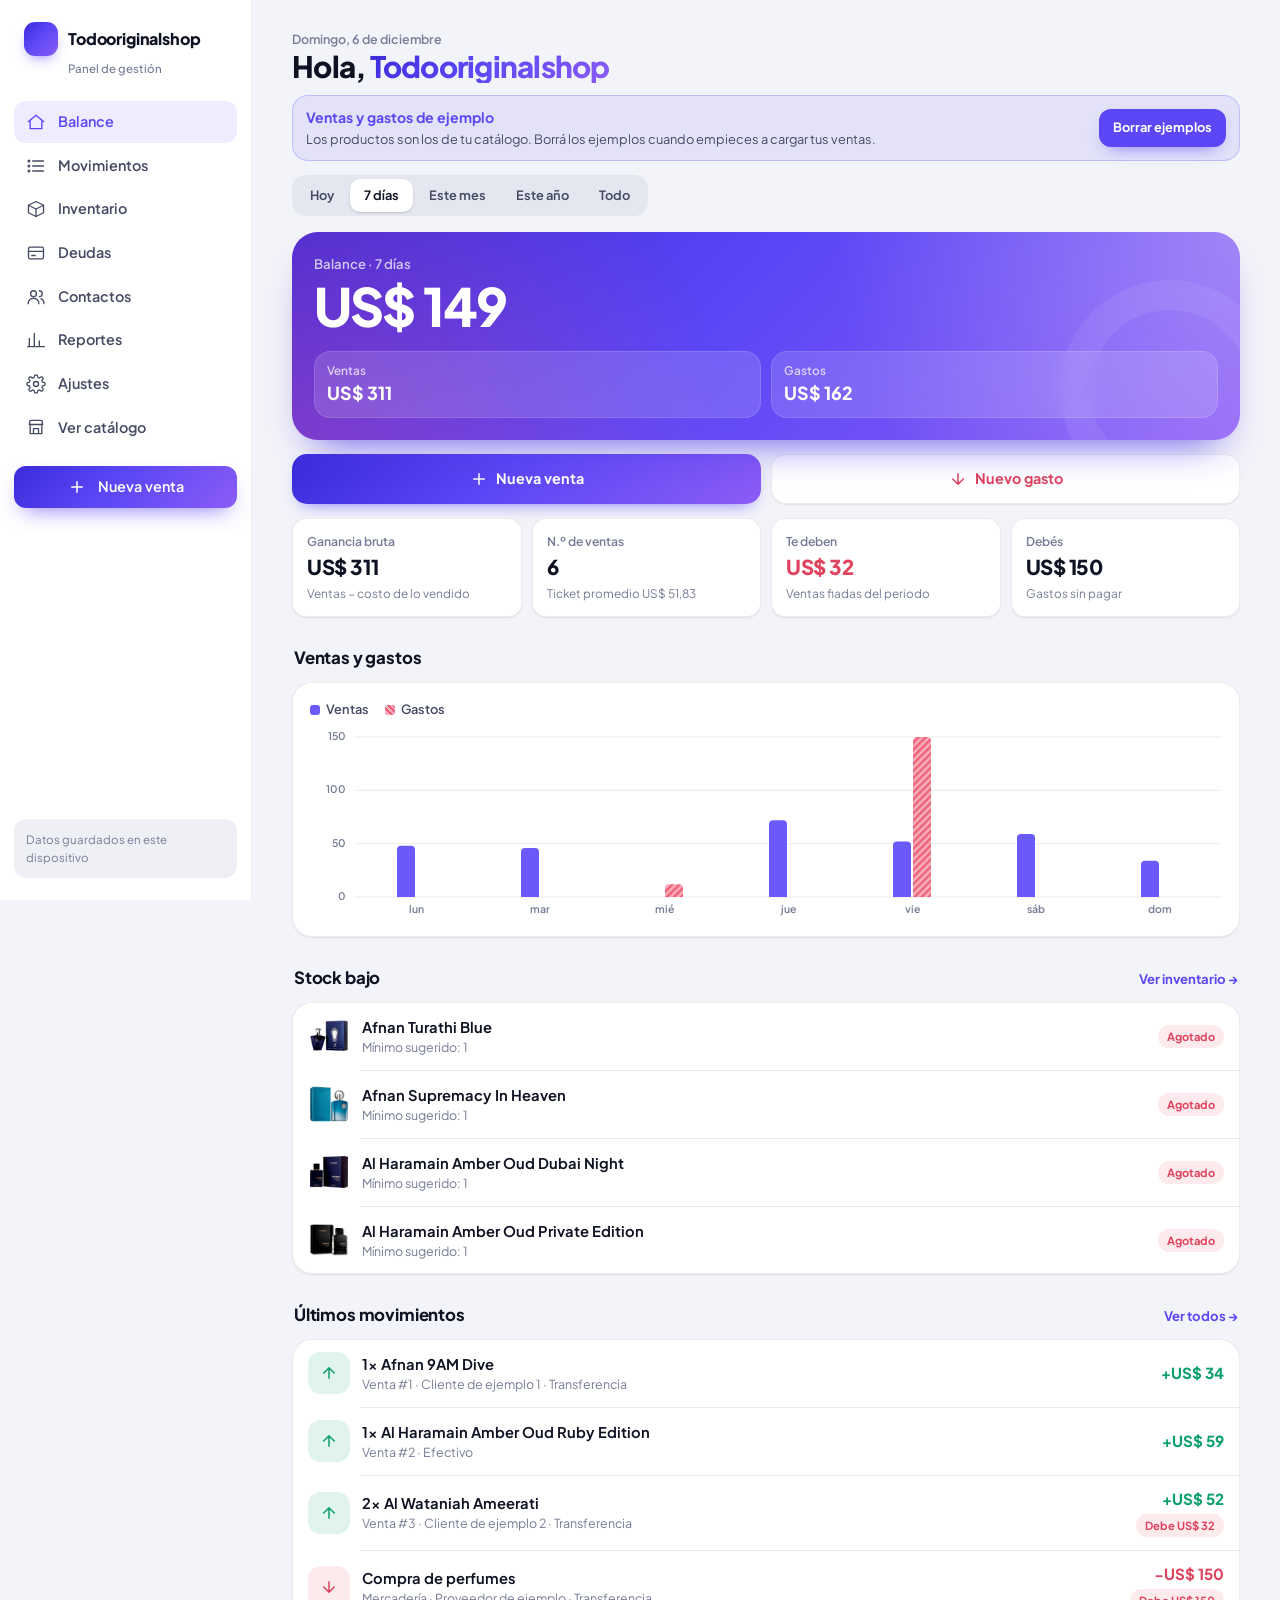
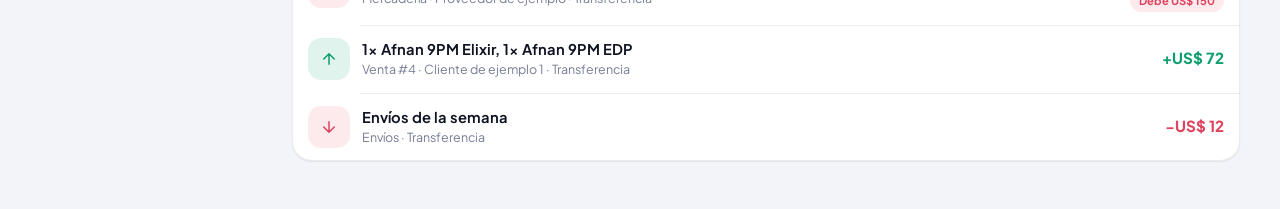
==== commit fc186506: "Load Todooriginalshop catalog (34 products with photos) as initial data Co-Authored-By: Claude Opus " ====
--- a/gestion/index.html
+++ b/gestion/index.html
@@ -4,7 +4,7 @@
   <meta charset="utf-8">
   <meta name="viewport" content="width=device-width, initial-scale=1, viewport-fit=cover">
   <title>Gestión — Panel del negocio</title>
-  <meta name="description" content="Ventas, gastos, inventario, deudas y catálogo de tu perfumería.">
+  <meta name="description" content="Ventas, gastos, inventario, deudas y catálogo de Todooriginalshop.">
   <meta name="theme-color" content="#F3F4F9">
   <link rel="manifest" href="manifest.webmanifest">
   <link rel="icon" href="icons/icon.svg" type="image/svg+xml">
@@ -27,6 +27,7 @@
   <div class="sheet" id="sheet" role="dialog" aria-modal="true" hidden></div>
   <div class="toast" id="toast" role="status" aria-live="polite"></div>
 
+  <script src="js/datos-tienda.js"></script>
   <script src="js/store.js"></script>
   <script src="js/app.js"></script>
 </body>
--- a/gestion/css/app.css
+++ b/gestion/css/app.css
@@ -218,7 +218,13 @@
 .btn--soft:hover { background: color-mix(in srgb, var(--primary) 18%, transparent); filter: none; }
 .btn--danger { background: var(--danger-soft); color: var(--danger); box-shadow: none; }
 .btn--danger:hover { background: var(--danger); color: #fff; filter: none; }
+.btn--danger-solid { background: var(--danger); color: #fff; box-shadow: none; }
 .btn--block { width: 100%; }
+.demo-note { display: flex; align-items: center; justify-content: space-between; gap: 12px; flex-wrap: wrap; margin-bottom: 14px; padding: 12px 14px; border-radius: 16px; background: var(--primary-soft); box-shadow: inset 0 0 0 1px color-mix(in srgb, var(--primary) 25%, transparent); }
+.demo-note > div { flex: 1 1 220px; min-width: 0; display: grid; gap: 2px; }
+.demo-note b { font-size: .88rem; color: var(--primary); }
+.demo-note span { font-size: .8rem; color: var(--ink-soft); }
+.new-contact { display: grid; gap: 8px; margin-top: 8px; padding: 12px; border-radius: 14px; background: var(--surface-2); }
 .btn--sm { min-height: 38px; padding: 7px 14px; font-size: .8rem; border-radius: 12px; }
 .btn-row { display: flex; flex-wrap: wrap; gap: 8px; }
 
